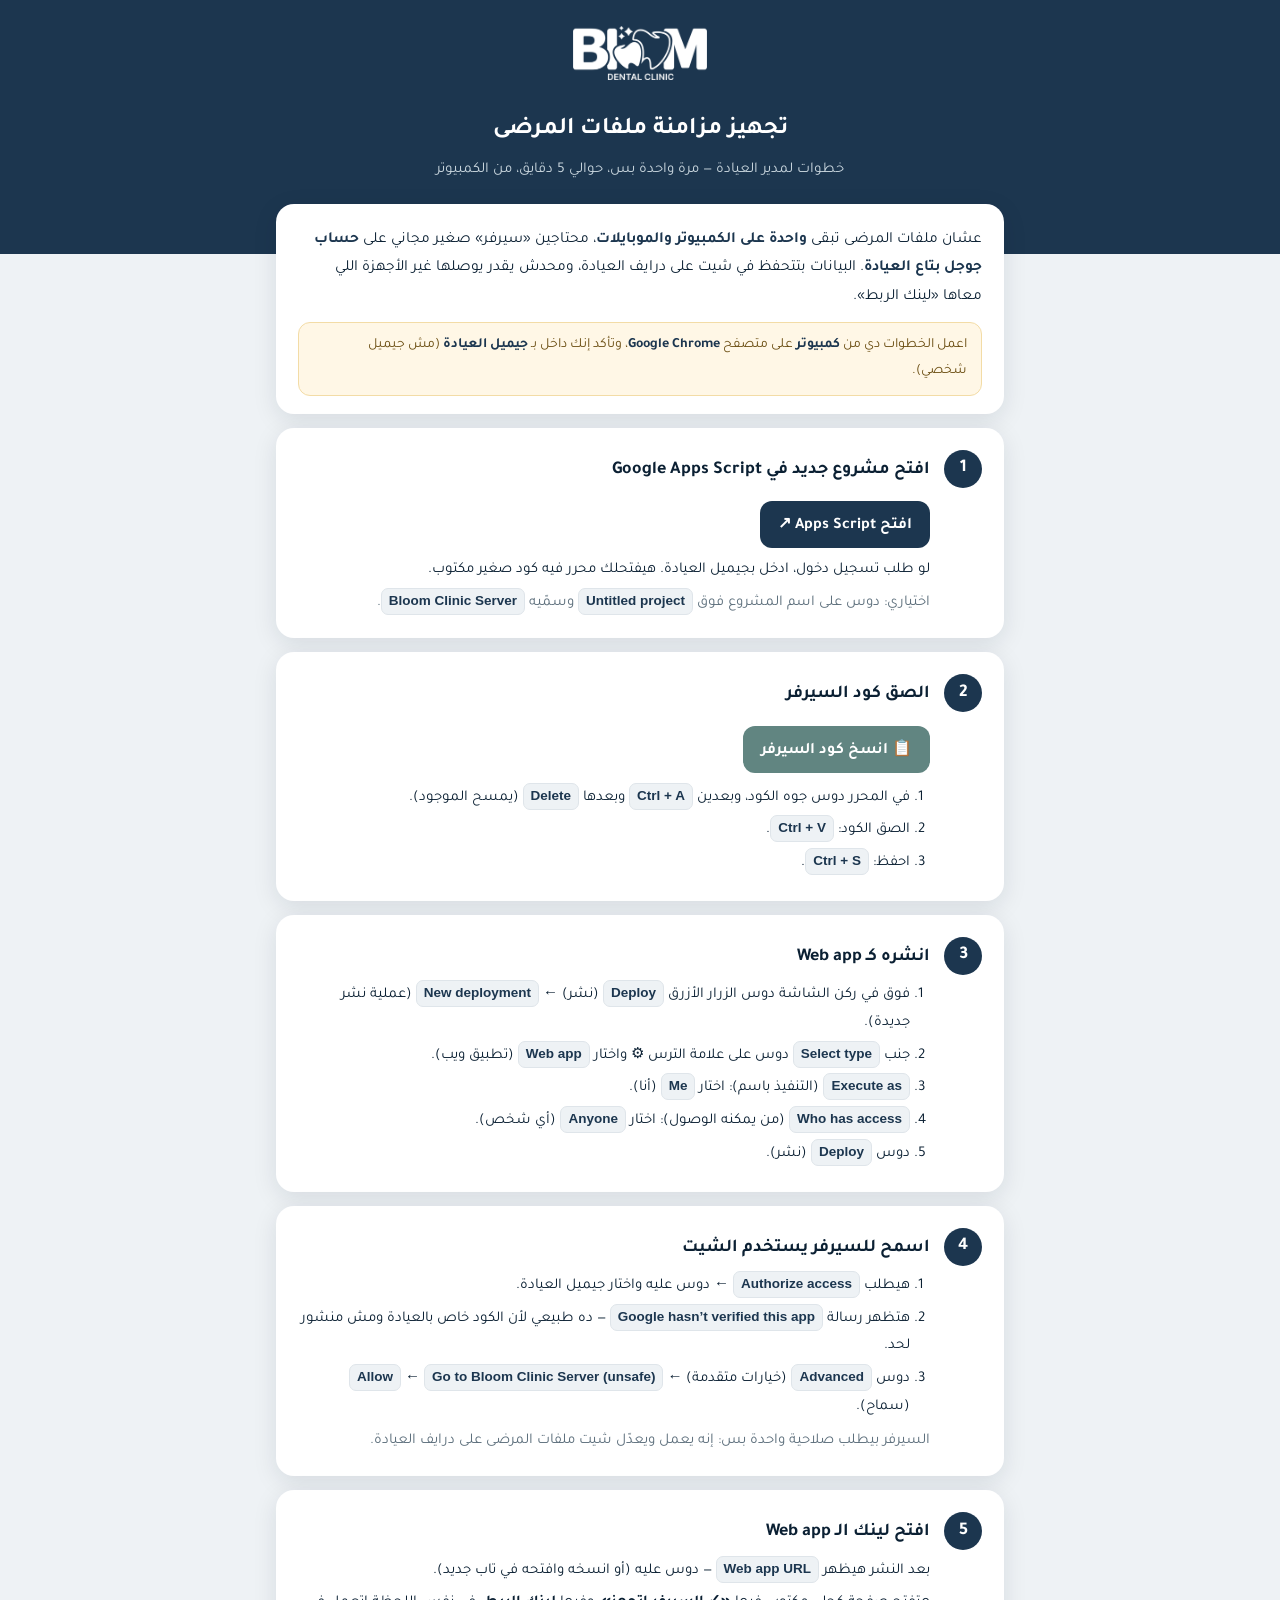
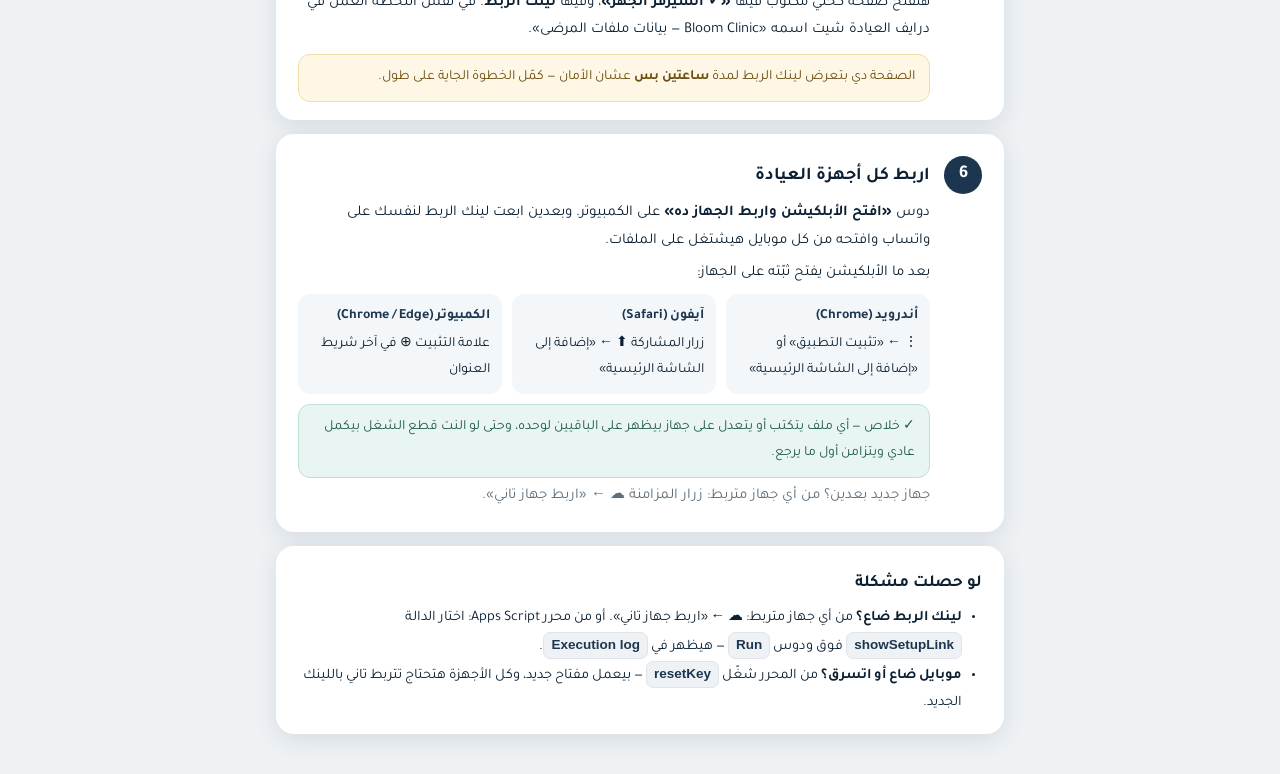
==== setup.html @ c77ac6a1 "Navy inside pages, clinic-manager sync setup, link another device - Inside pages recolored from char" ====
<!doctype html>
<html lang="ar" dir="rtl">
<head>
<meta charset="utf-8">
<meta name="viewport" content="width=device-width, initial-scale=1">
<title>تجهيز المزامنة — Bloom Clinic</title>
<meta name="theme-color" content="#1c364f">
<link rel="icon" href="icons/favicon.png">
<link rel="preconnect" href="https://fonts.googleapis.com">
<link rel="preconnect" href="https://fonts.gstatic.com" crossorigin>
<link href="https://fonts.googleapis.com/css2?family=Tajawal:wght@400;500;700&display=swap" rel="stylesheet">
<style>
  :root{--navy:#0b2033;--cloud:#1c364f;--sage:#618581;--ink:#0b2033;--muted:#5d6f7c;--line:#dfe5ea}
  *{box-sizing:border-box}
  body{margin:0;font-family:'Tajawal',Tahoma,sans-serif;background:#eef2f5;color:var(--ink);line-height:1.85}
  header{background:var(--cloud);color:#fff;padding:26px 16px 70px;text-align:center}
  header img{height:54px}
  header h1{margin:14px 0 4px;font-size:24px}
  header p{margin:0;color:#c9d6de;font-size:15px}
  main{max-width:760px;margin:-50px auto 40px;padding:0 16px}
  .card{background:#fff;border-radius:18px;padding:22px 22px 18px;box-shadow:0 6px 24px #0b20331a;margin-bottom:14px}
  .intro{font-size:15.5px}
  .intro b{color:var(--cloud)}
  .step{display:flex;gap:14px}
  .num{flex:0 0 38px;height:38px;border-radius:50%;background:var(--cloud);color:#fff;display:grid;place-items:center;font-weight:700;font-size:18px}
  .step h2{margin:4px 0 6px;font-size:18px}
  .step p,.step li{font-size:15px;margin:4px 0}
  .step ol,.step ul{padding-inline-start:20px;margin:6px 0}
  .k{display:inline-block;background:#eef2f5;border:1px solid var(--line);border-radius:7px;padding:0 7px;font-size:13.5px;direction:ltr;unicode-bidi:isolate;font-family:Segoe UI,Arial,sans-serif;font-weight:600;color:#1c364f}
  .btn{display:inline-flex;align-items:center;gap:8px;background:var(--sage);color:#fff;text-decoration:none;border:0;border-radius:12px;padding:12px 18px;font:700 16px 'Tajawal',sans-serif;cursor:pointer;margin:8px 0 4px}
  .btn:hover{background:#6f9692}
  .btn.navy{background:var(--cloud)}
  .note{background:#fff7e6;border:1px solid #f3dca6;border-radius:12px;padding:10px 14px;font-size:14px;color:#6b4e12;margin-top:10px}
  .ok{background:#e9f5f2;border:1px solid #bfe0d8;color:#1f5a4f}
  .muted{color:var(--muted);font-size:13.5px}
  #copied{color:#1f7a5f;font-weight:700;margin-inline-start:8px;opacity:0;transition:.3s}
  #copied.on{opacity:1}
  .devices{display:grid;grid-template-columns:repeat(3,1fr);gap:10px;margin-top:8px}
  .devices div{background:#f4f7f9;border-radius:12px;padding:10px 12px;font-size:14px}
  .devices b{display:block;color:var(--cloud);margin-bottom:2px}
  @media (max-width:640px){.devices{grid-template-columns:1fr}.step{gap:10px}.num{flex-basis:32px;height:32px;font-size:16px}}
</style>
</head>
<body>
<header>
  <img src="img/logo-white.png" alt="BLOOM Dental Clinic">
  <h1>تجهيز مزامنة ملفات المرضى</h1>
  <p>خطوات لمدير العيادة — مرة واحدة بس، حوالي 5 دقايق، من الكمبيوتر</p>
</header>
<main>
  <div class="card intro">
    عشان ملفات المرضى تبقى <b>واحدة على الكمبيوتر والموبايلات</b>، محتاجين «سيرفر» صغير مجاني على <b>حساب جوجل بتاع العيادة</b>.
    البيانات بتتحفظ في شيت على درايف العيادة، ومحدش يقدر يوصلها غير الأجهزة اللي معاها «لينك الربط».
    <div class="note">اعمل الخطوات دي من <b>كمبيوتر</b> على متصفح <b>Google Chrome</b>، وتأكد إنك داخل بـ <b>جيميل العيادة</b> (مش جيميل شخصي).</div>
  </div>

  <div class="card step"><div class="num">1</div><div>
    <h2>افتح مشروع جديد في Google Apps Script</h2>
    <a class="btn navy" href="https://script.google.com/create" target="_blank" rel="noopener">افتح Apps Script ↗</a>
    <p>لو طلب تسجيل دخول، ادخل بجيميل العيادة. هيفتحلك محرر فيه كود صغير مكتوب.</p>
    <p class="muted">اختياري: دوس على اسم المشروع فوق <span class="k">Untitled project</span> وسمّيه <span class="k">Bloom Clinic Server</span>.</p>
  </div></div>

  <div class="card step"><div class="num">2</div><div>
    <h2>الصق كود السيرفر</h2>
    <button class="btn" id="copyBtn">📋 انسخ كود السيرفر</button><span id="copied">✓ اتنسخ</span>
    <ol>
      <li>في المحرر دوس جوه الكود، وبعدين <span class="k">Ctrl + A</span> وبعدها <span class="k">Delete</span> (يمسح الموجود).</li>
      <li>الصق الكود: <span class="k">Ctrl + V</span>.</li>
      <li>احفظ: <span class="k">Ctrl + S</span>.</li>
    </ol>
  </div></div>

  <div class="card step"><div class="num">3</div><div>
    <h2>انشره كـ Web app</h2>
    <ol>
      <li>فوق في ركن الشاشة دوس الزرار الأزرق <span class="k">Deploy</span> (نشر) ← <span class="k">New deployment</span> (عملية نشر جديدة).</li>
      <li>جنب <span class="k">Select type</span> دوس على علامة الترس ⚙ واختار <span class="k">Web app</span> (تطبيق ويب).</li>
      <li><span class="k">Execute as</span> (التنفيذ باسم): اختار <span class="k">Me</span> (أنا).</li>
      <li><span class="k">Who has access</span> (من يمكنه الوصول): اختار <span class="k">Anyone</span> (أي شخص).</li>
      <li>دوس <span class="k">Deploy</span> (نشر).</li>
    </ol>
  </div></div>

  <div class="card step"><div class="num">4</div><div>
    <h2>اسمح للسيرفر يستخدم الشيت</h2>
    <ol>
      <li>هيطلب <span class="k">Authorize access</span> ← دوس عليه واختار جيميل العيادة.</li>
      <li>هتظهر رسالة <span class="k">Google hasn’t verified this app</span> — ده طبيعي لأن الكود خاص بالعيادة ومش منشور لحد.</li>
      <li>دوس <span class="k">Advanced</span> (خيارات متقدمة) ← <span class="k">Go to Bloom Clinic Server (unsafe)</span> ← <span class="k">Allow</span> (سماح).</li>
    </ol>
    <p class="muted">السيرفر بيطلب صلاحية واحدة بس: إنه يعمل ويعدّل شيت ملفات المرضى على درايف العيادة.</p>
  </div></div>

  <div class="card step"><div class="num">5</div><div>
    <h2>افتح لينك الـ Web app</h2>
    <p>بعد النشر هيظهر <span class="k">Web app URL</span> — دوس عليه (أو انسخه وافتحه في تاب جديد).</p>
    <p>هتفتح صفحة كحلي مكتوب فيها <b>«✓ السيرفر اتجهز»</b>، وفيها <b>لينك الربط</b>. في نفس اللحظة اتعمل في درايف العيادة شيت اسمه «Bloom Clinic — بيانات ملفات المرضى».</p>
    <div class="note">الصفحة دي بتعرض لينك الربط لمدة <b>ساعتين بس</b> عشان الأمان — كمّل الخطوة الجاية على طول.</div>
  </div></div>

  <div class="card step"><div class="num">6</div><div>
    <h2>اربط كل أجهزة العيادة</h2>
    <p>دوس <b>«افتح الأبلكيشن واربط الجهاز ده»</b> على الكمبيوتر. وبعدين ابعت لينك الربط لنفسك على واتساب وافتحه من كل موبايل هيشتغل على الملفات.</p>
    <p>بعد ما الأبلكيشن يفتح ثبّته على الجهاز:</p>
    <div class="devices">
      <div><b>أندرويد (Chrome)</b>⋮ ← «تثبيت التطبيق» أو «إضافة إلى الشاشة الرئيسية»</div>
      <div><b>آيفون (Safari)</b>زرار المشاركة ⬆ ← «إضافة إلى الشاشة الرئيسية»</div>
      <div><b>الكمبيوتر (Chrome / Edge)</b>علامة التثبيت ⊕ في آخر شريط العنوان</div>
    </div>
    <div class="note ok">✓ خلاص — أي ملف يتكتب أو يتعدل على جهاز بيظهر على الباقيين لوحده، وحتى لو النت قطع الشغل بيكمل عادي ويتزامن أول ما يرجع.</div>
    <p class="muted">جهاز جديد بعدين؟ من أي جهاز متربط: زرار المزامنة ☁ ← «اربط جهاز تاني».</p>
  </div></div>

  <div class="card">
    <h2 style="margin:0 0 6px;font-size:17px">لو حصلت مشكلة</h2>
    <ul style="margin:0;padding-inline-start:20px;font-size:14.5px">
      <li><b>لينك الربط ضاع؟</b> من أي جهاز متربط: ☁ ← «اربط جهاز تاني». أو من محرر Apps Script: اختار الدالة <span class="k">showSetupLink</span> فوق ودوس <span class="k">Run</span> — هيظهر في <span class="k">Execution log</span>.</li>
      <li><b>موبايل ضاع أو اتسرق؟</b> من المحرر شغّل <span class="k">resetKey</span> — بيعمل مفتاح جديد، وكل الأجهزة هتحتاج تتربط تاني باللينك الجديد.</li>
    </ul>
  </div>
</main>
<script>
  document.getElementById('copyBtn').onclick = async () => {
    const r = await fetch('setup/Code.gs.txt', { cache: 'no-cache' });
    const code = await r.text();
    try { await navigator.clipboard.writeText(code); }
    catch (_) { const t = document.createElement('textarea'); t.value = code; document.body.append(t); t.select(); document.execCommand('copy'); t.remove(); }
    const c = document.getElementById('copied'); c.classList.add('on'); setTimeout(() => c.classList.remove('on'), 2500);
  };
</script>
</body>
</html>
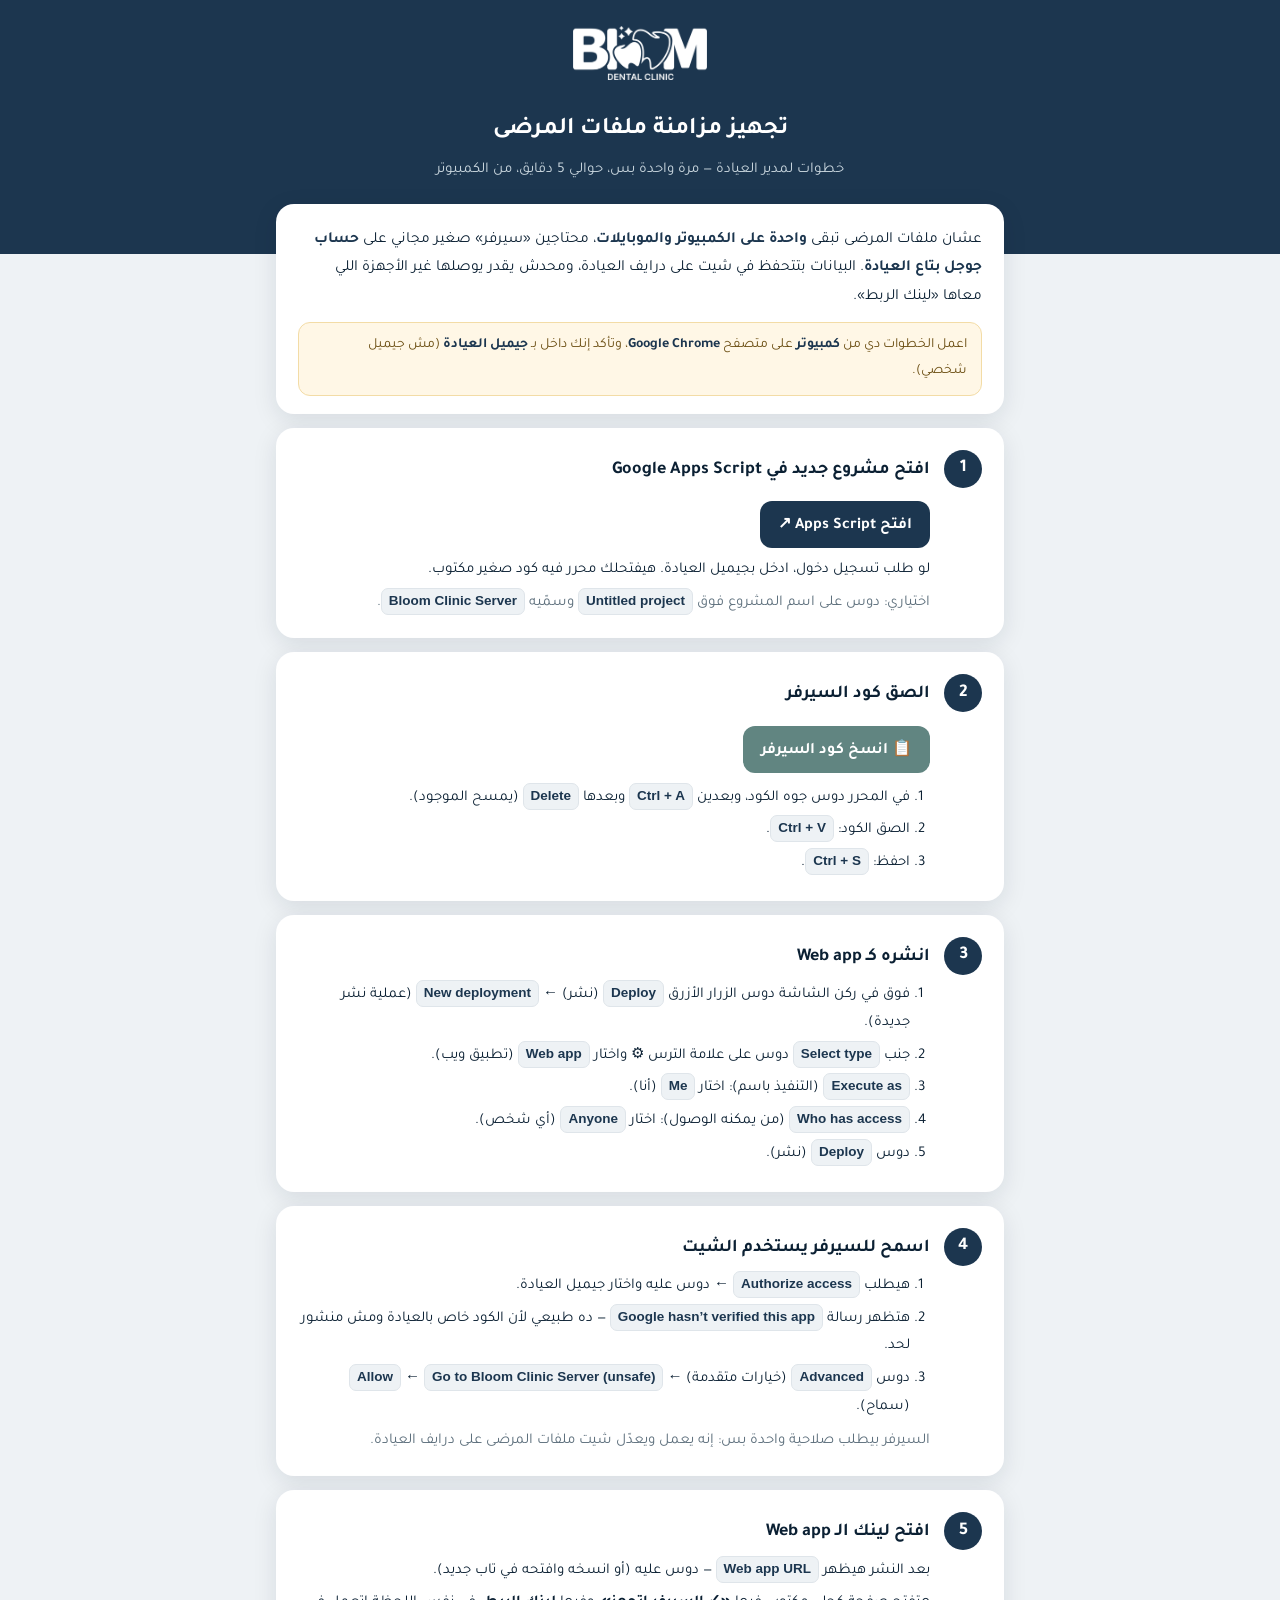
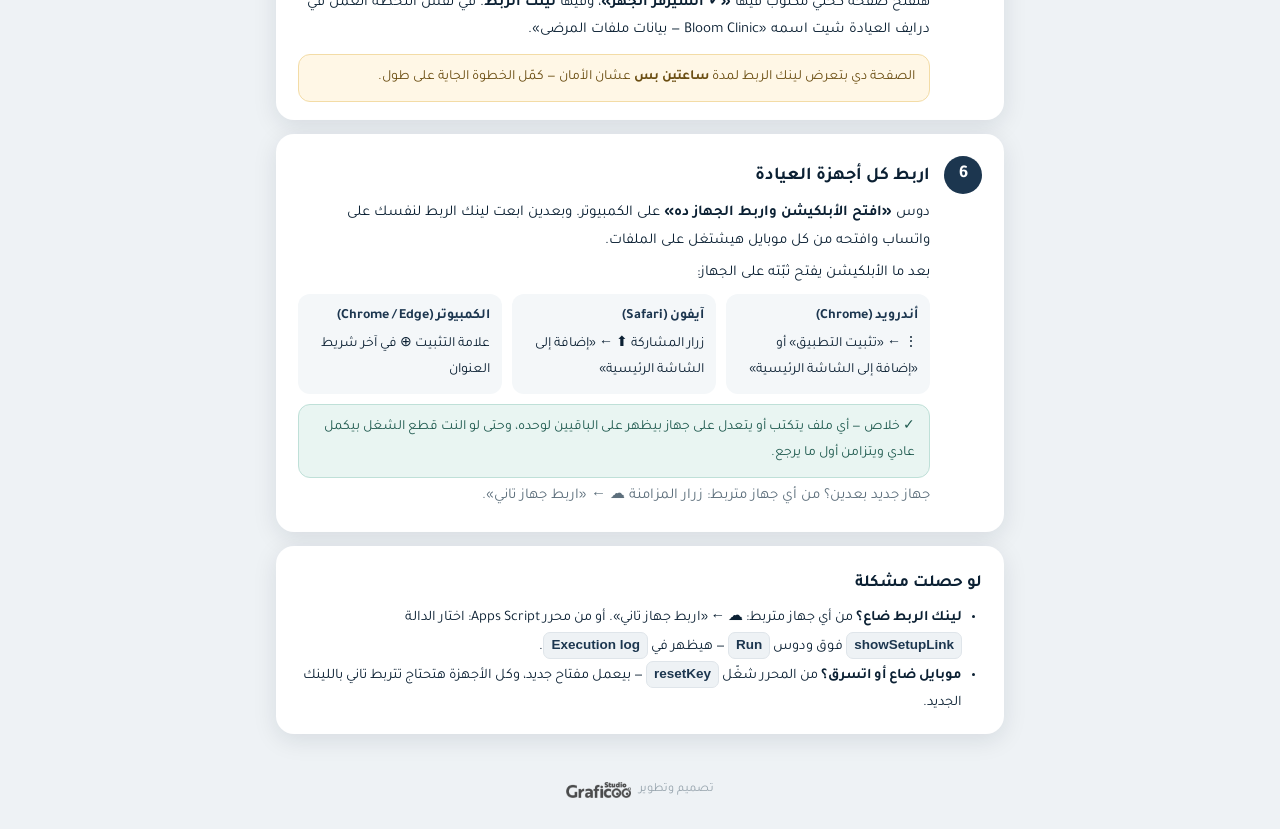
==== commit 1d9bbe62: "Add Graficoo Studio credit and about sheet Co-Authored-By: Claude Opus 5.5 <noreply@anthropic.com>" ====
--- a/setup.html
+++ b/setup.html
@@ -120,6 +120,11 @@
     </ul>
   </div>
 </main>
+<footer style="text-align:center;padding:4px 16px 28px;color:#7b8b96;font-size:12.5px">
+  <a href="https://www.instagram.com/graficoo_04/" target="_blank" rel="noopener" style="display:inline-flex;align-items:center;gap:8px;color:inherit;text-decoration:none;opacity:.75">
+    <span>تصميم وتطوير</span><img src="img/graficoo-dark.png" alt="Graficoo Studio" style="height:16px">
+  </a>
+</footer>
 <script>
   document.getElementById('copyBtn').onclick = async () => {
     const r = await fetch('setup/Code.gs.txt', { cache: 'no-cache' });
